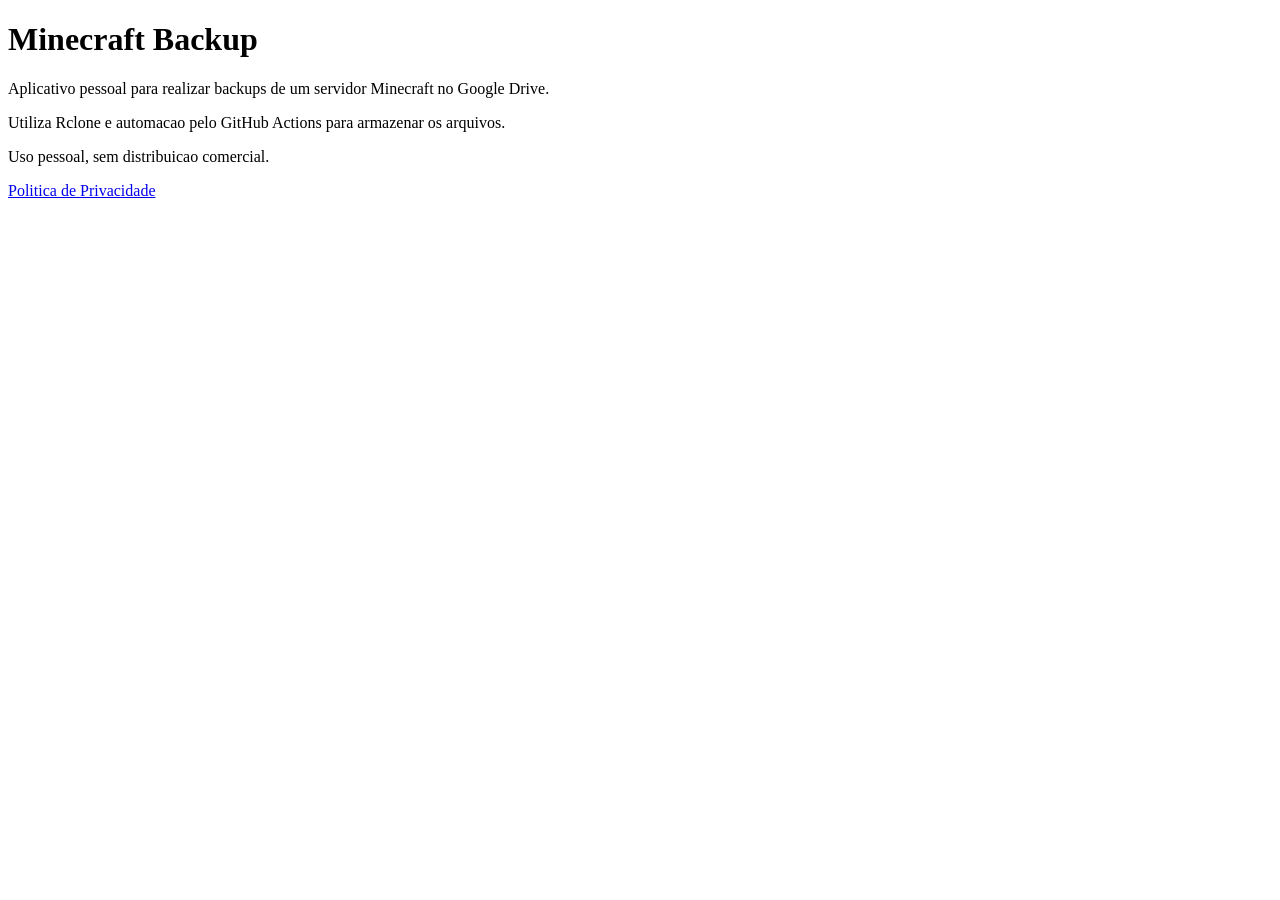
==== index.html @ ed4f2c5b "Create index.html" ====
<!DOCTYPE html>
<html lang="pt-BR">
<head>
  <meta charset="UTF-8">
  <title>Minecraft Backup</title>
</head>
<body>
  <h1>Minecraft Backup</h1>
  <p>Aplicativo pessoal para realizar backups
  de um servidor Minecraft no Google Drive.</p>
  <p>Utiliza Rclone e automacao pelo GitHub
  Actions para armazenar os arquivos.</p>
  <p>Uso pessoal, sem distribuicao comercial.</p>
  <a href="privacy.html">Politica de Privacidade</a>
</body>
</html>
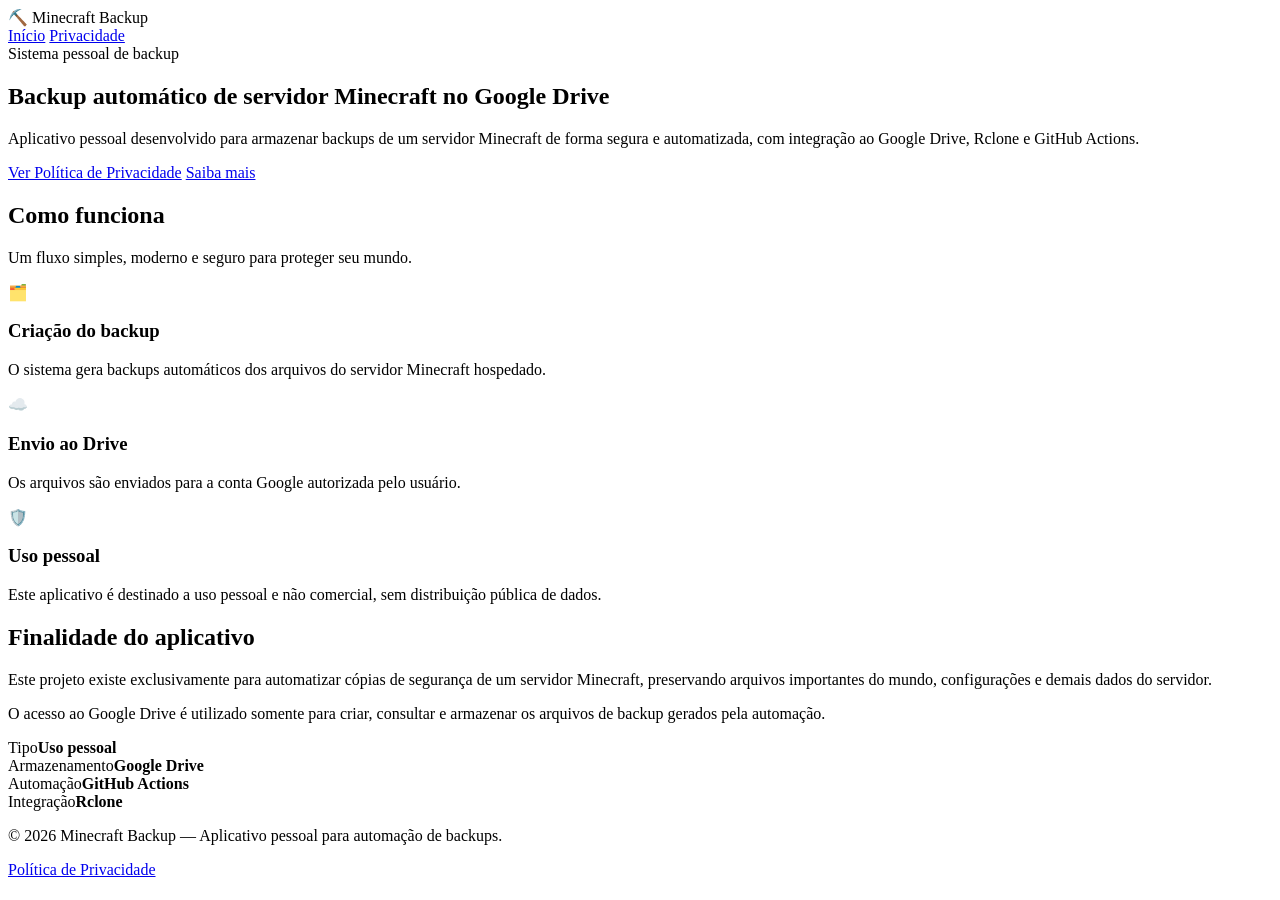
==== commit 74085266: "Update index.html" ====
--- a/index.html
+++ b/index.html
@@ -1,17 +1,114 @@
-
 <!DOCTYPE html>
 <html lang="pt-BR">
 <head>
-  <meta charset="UTF-8">
+  <meta charset="UTF-8" />
+  <meta name="viewport" content="width=device-width, initial-scale=1.0" />
   <title>Minecraft Backup</title>
+  <meta name="description" content="Aplicativo pessoal para backup automático de servidor Minecraft no Google Drive." />
+  <link rel="preconnect" href="https://fonts.googleapis.com">
+  <link rel="preconnect" href="https://fonts.gstatic.com" crossorigin>
+  <link href="https://fonts.googleapis.com/css2?family=Press+Start+2P&family=Inter:wght@400;500;600;700&display=swap" rel="stylesheet">
+  <link rel="stylesheet" href="style.css" />
 </head>
 <body>
-  <h1>Minecraft Backup</h1>
-  <p>Aplicativo pessoal para realizar backups
-  de um servidor Minecraft no Google Drive.</p>
-  <p>Utiliza Rclone e automacao pelo GitHub
-  Actions para armazenar os arquivos.</p>
-  <p>Uso pessoal, sem distribuicao comercial.</p>
-  <a href="privacy.html">Politica de Privacidade</a>
+  <div class="page-bg"></div>
+
+  <header class="topbar">
+    <div class="container topbar-content">
+      <div class="brand">
+        <span class="brand-icon">⛏️</span>
+        <span class="brand-text">Minecraft Backup</span>
+      </div>
+
+      <nav class="nav">
+        <a href="index.html" class="nav-link active">Início</a>
+        <a href="privacy.html" class="nav-link">Privacidade</a>
+      </nav>
+    </div>
+  </header>
+
+  <main>
+    <section class="hero container">
+      <div class="hero-card">
+        <span class="badge">Sistema pessoal de backup</span>
+        <h1>
+          Backup automático de servidor
+          <span>Minecraft no Google Drive</span>
+        </h1>
+        <p class="hero-text">
+          Aplicativo pessoal desenvolvido para armazenar backups de um servidor Minecraft
+          de forma segura e automatizada, com integração ao Google Drive, Rclone e GitHub Actions.
+        </p>
+
+        <div class="hero-actions">
+          <a href="privacy.html" class="btn btn-primary">Ver Política de Privacidade</a>
+          <a href="#sobre" class="btn btn-secondary">Saiba mais</a>
+        </div>
+      </div>
+    </section>
+
+    <section id="sobre" class="container section">
+      <div class="section-title">
+        <h2>Como funciona</h2>
+        <p>Um fluxo simples, moderno e seguro para proteger seu mundo.</p>
+      </div>
+
+      <div class="grid">
+        <article class="card">
+          <div class="card-icon">🗂️</div>
+          <h3>Criação do backup</h3>
+          <p>
+            O sistema gera backups automáticos dos arquivos do servidor Minecraft hospedado.
+          </p>
+        </article>
+
+        <article class="card">
+          <div class="card-icon">☁️</div>
+          <h3>Envio ao Drive</h3>
+          <p>
+            Os arquivos são enviados para a conta Google autorizada pelo usuário.
+          </p>
+        </article>
+
+        <article class="card">
+          <div class="card-icon">🛡️</div>
+          <h3>Uso pessoal</h3>
+          <p>
+            Este aplicativo é destinado a uso pessoal e não comercial, sem distribuição pública de dados.
+          </p>
+        </article>
+      </div>
+    </section>
+
+    <section class="container section">
+      <div class="info-panel">
+        <div class="info-text">
+          <h2>Finalidade do aplicativo</h2>
+          <p>
+            Este projeto existe exclusivamente para automatizar cópias de segurança de um servidor Minecraft,
+            preservando arquivos importantes do mundo, configurações e demais dados do servidor.
+          </p>
+          <p>
+            O acesso ao Google Drive é utilizado somente para criar, consultar e armazenar os arquivos
+            de backup gerados pela automação.
+          </p>
+        </div>
+
+        <div class="status-box">
+          <div class="status-line"><span>Tipo</span><strong>Uso pessoal</strong></div>
+          <div class="status-line"><span>Armazenamento</span><strong>Google Drive</strong></div>
+          <div class="status-line"><span>Automação</span><strong>GitHub Actions</strong></div>
+          <div class="status-line"><span>Integração</span><strong>Rclone</strong></div>
+        </div>
+      </div>
+    </section>
+  </main>
+
+  <footer class="footer">
+    <div class="container footer-content">
+      <p>© 2026 Minecraft Backup — Aplicativo pessoal para automação de backups.</p>
+      <a href="privacy.html">Política de Privacidade</a>
+    </div>
+  </footer>
 </body>
 </html>
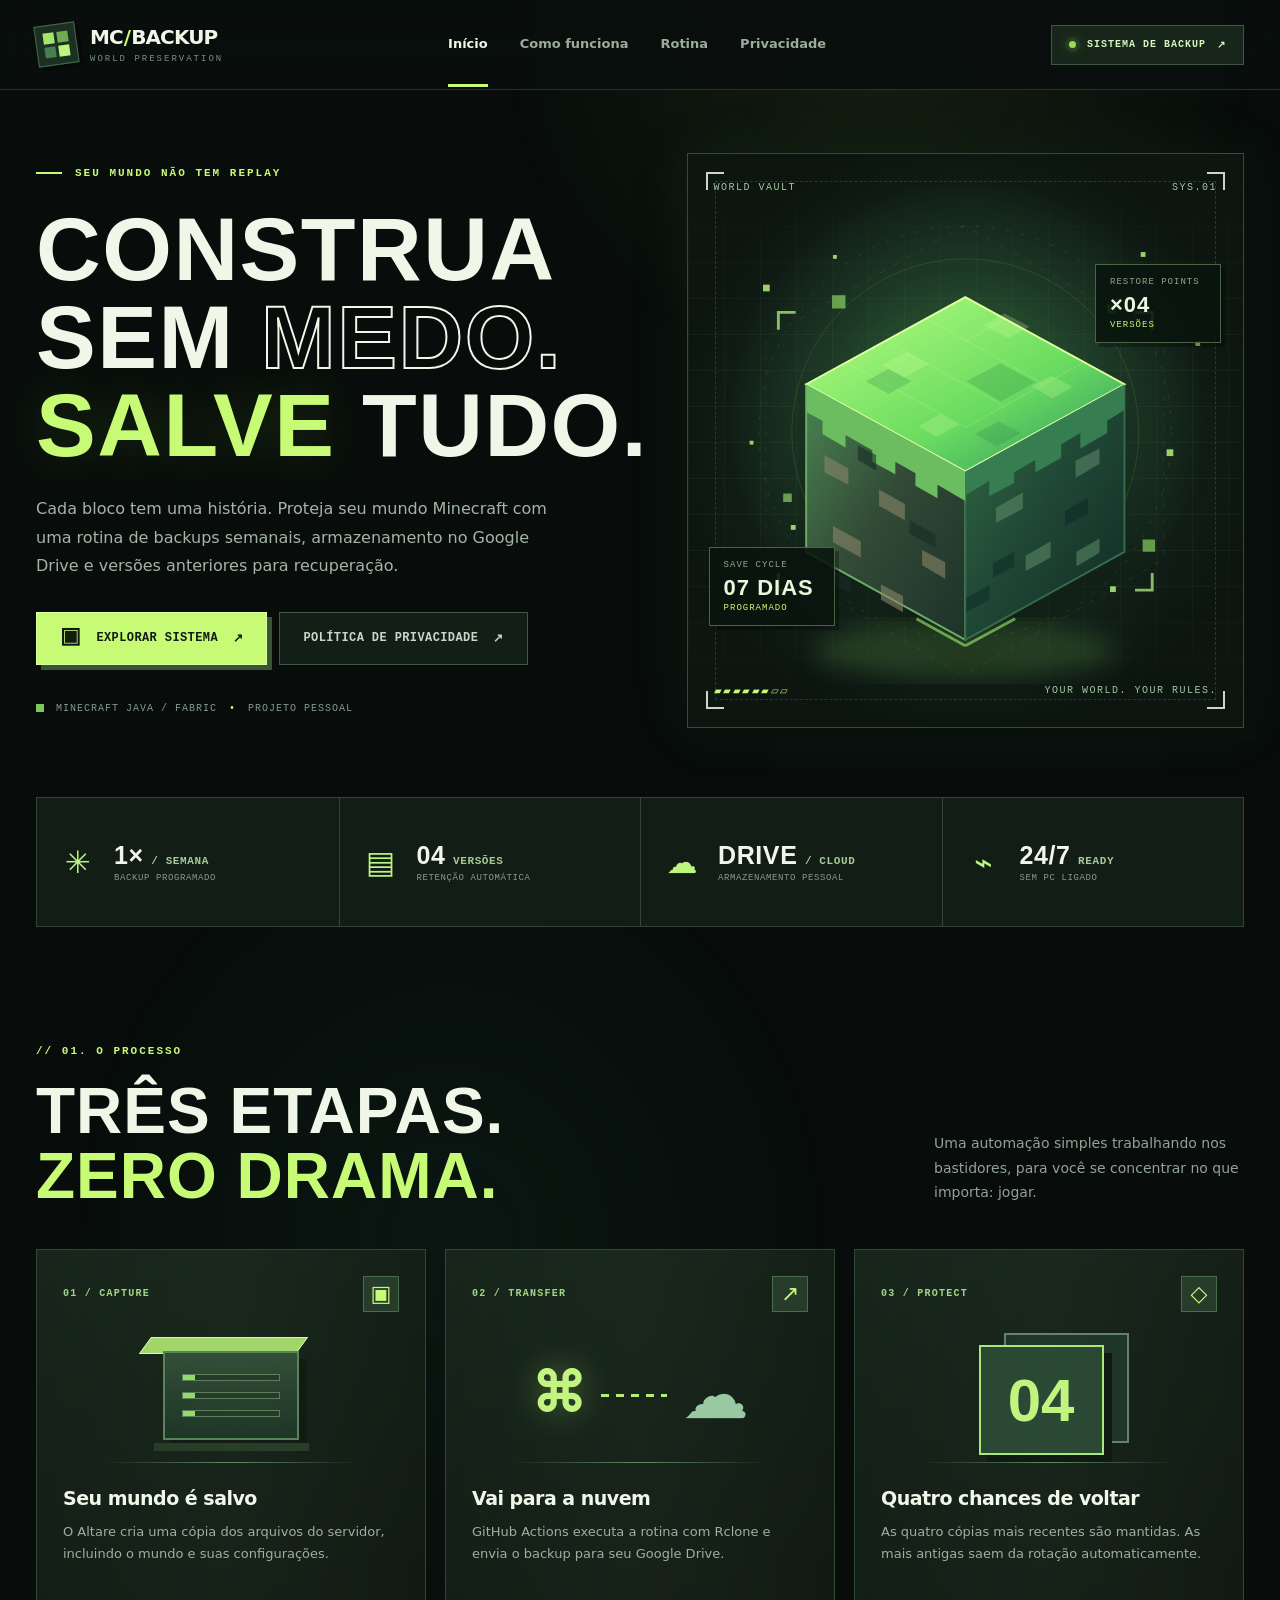
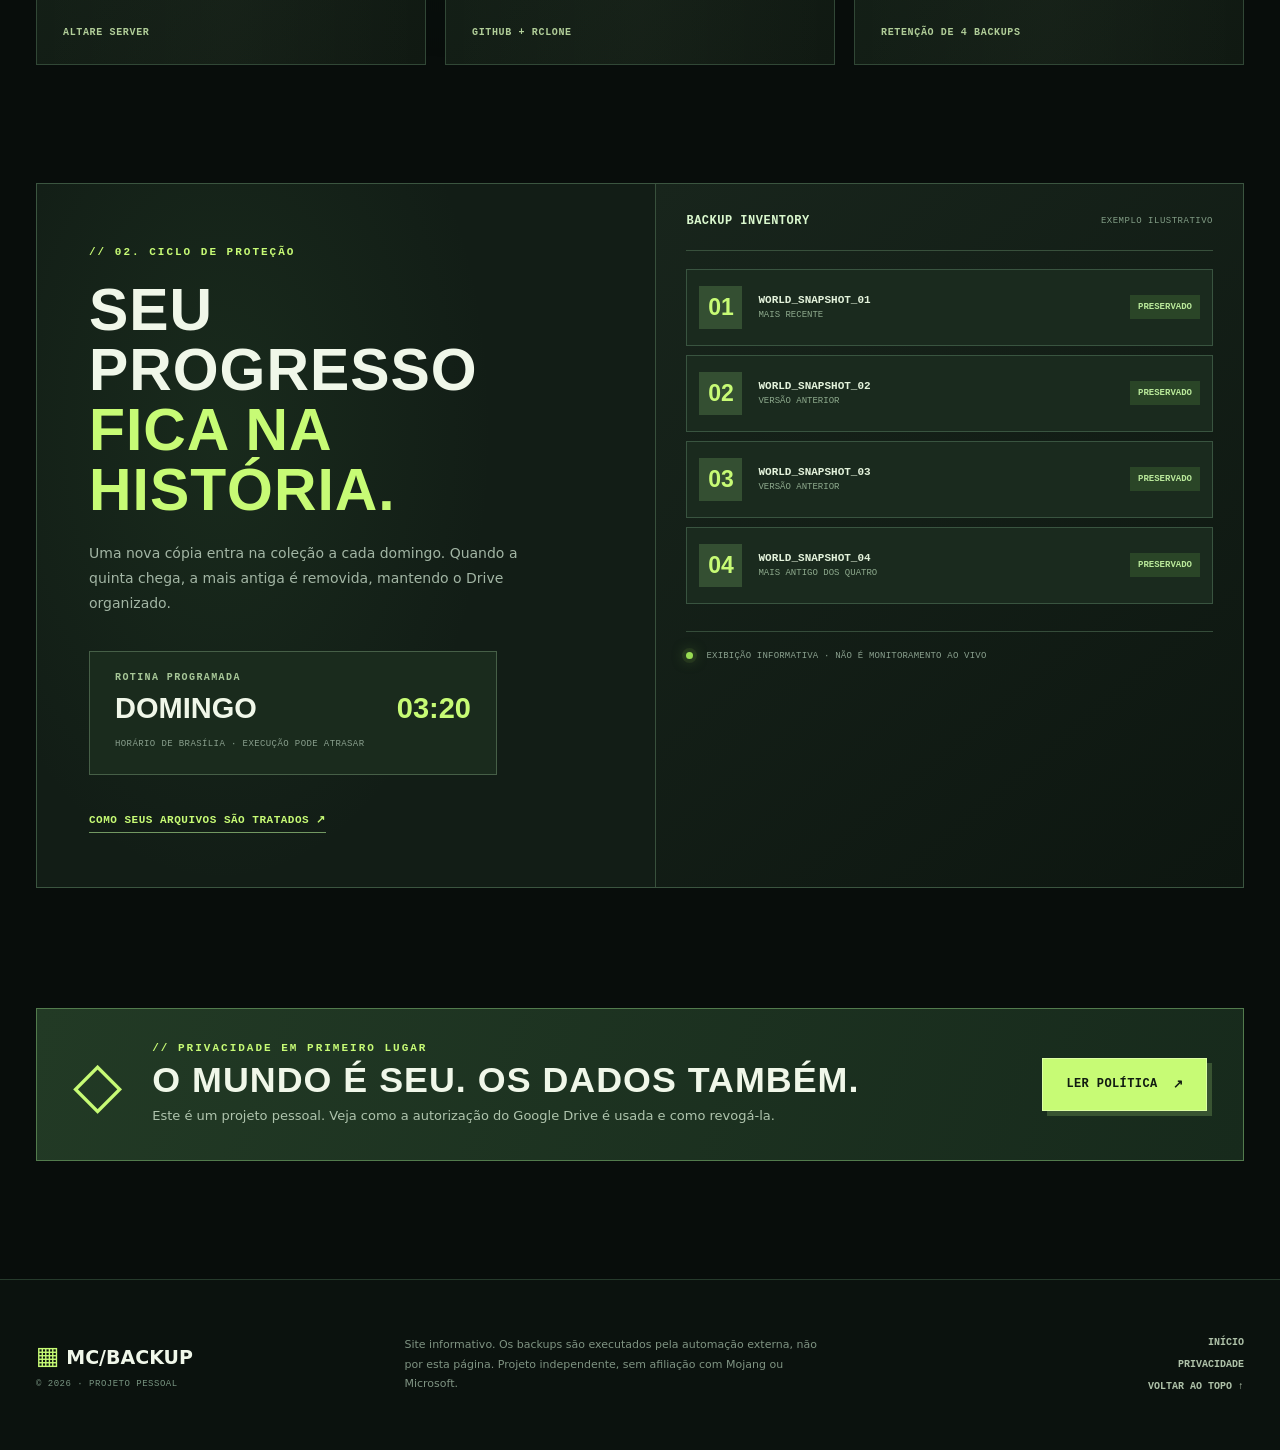
==== commit 425f54c1: "Add files via upload" ====
--- a/index.html
+++ b/index.html
@@ -1,114 +1,109 @@
 <!DOCTYPE html>
 <html lang="pt-BR">
 <head>
-  <meta charset="UTF-8" />
-  <meta name="viewport" content="width=device-width, initial-scale=1.0" />
-  <title>Minecraft Backup</title>
-  <meta name="description" content="Aplicativo pessoal para backup automático de servidor Minecraft no Google Drive." />
-  <link rel="preconnect" href="https://fonts.googleapis.com">
-  <link rel="preconnect" href="https://fonts.gstatic.com" crossorigin>
-  <link href="https://fonts.googleapis.com/css2?family=Press+Start+2P&family=Inter:wght@400;500;600;700&display=swap" rel="stylesheet">
-  <link rel="stylesheet" href="style.css" />
+  <meta charset="UTF-8">
+  <meta name="viewport" content="width=device-width, initial-scale=1">
+  <meta name="theme-color" content="#090e0c">
+  <meta name="description" content="Minecraft Backup: projeto pessoal para preservar mundos Minecraft com backups semanais no Google Drive.">
+  <meta property="og:title" content="Minecraft Backup — Seu mundo, sempre a salvo">
+  <meta property="og:description" content="Backups semanais. Google Drive. Quatro versões preservadas. Um projeto pessoal de automação.">
+  <meta property="og:type" content="website">
+  <title>Minecraft Backup · Seu mundo, sempre a salvo</title>
+  <link rel="icon" href="assets/favicon.svg" type="image/svg+xml">
+  <link rel="stylesheet" href="style.css">
+  <script src="script.js" defer></script>
 </head>
 <body>
-  <div class="page-bg"></div>
+  <a class="skip-link" href="#conteudo">Pular para o conteúdo</a>
+  <div class="ambient ambient-a" aria-hidden="true"></div>
+  <div class="ambient ambient-b" aria-hidden="true"></div>
 
-  <header class="topbar">
-    <div class="container topbar-content">
-      <div class="brand">
-        <span class="brand-icon">⛏️</span>
-        <span class="brand-text">Minecraft Backup</span>
-      </div>
-
-      <nav class="nav">
-        <a href="index.html" class="nav-link active">Início</a>
-        <a href="privacy.html" class="nav-link">Privacidade</a>
+  <header class="site-header">
+    <div class="container nav-wrap">
+      <a class="brand" href="index.html" aria-label="Minecraft Backup, início">
+        <span class="brand-mark" aria-hidden="true"><span></span><span></span><span></span><span></span></span>
+        <span class="brand-copy"><strong>MC<span class="brand-slash">/</span>BACKUP</strong><small>WORLD PRESERVATION</small></span>
+      </a>
+      <button class="menu-toggle" type="button" aria-label="Abrir menu" aria-controls="menu-principal" aria-expanded="false">
+        <span></span><span></span><span></span>
+      </button>
+      <nav class="nav-links" id="menu-principal" aria-label="Navegação principal">
+        <a class="is-current" href="index.html" aria-current="page">Início</a>
+        <a href="#como-funciona">Como funciona</a>
+        <a href="#rotina">Rotina</a>
+        <a href="privacy.html">Privacidade</a>
       </nav>
+      <a class="header-pill" href="#rotina"><span class="status-pulse" aria-hidden="true"></span> SISTEMA DE BACKUP <span aria-hidden="true">↗</span></a>
     </div>
   </header>
 
-  <main>
+  <main id="conteudo">
     <section class="hero container">
-      <div class="hero-card">
-        <span class="badge">Sistema pessoal de backup</span>
-        <h1>
-          Backup automático de servidor
-          <span>Minecraft no Google Drive</span>
-        </h1>
-        <p class="hero-text">
-          Aplicativo pessoal desenvolvido para armazenar backups de um servidor Minecraft
-          de forma segura e automatizada, com integração ao Google Drive, Rclone e GitHub Actions.
-        </p>
+      <div class="hero-copy">
+        <div class="eyebrow"><span class="eyebrow-line"></span> SEU MUNDO NÃO TEM REPLAY</div>
+        <h1>CONSTRUA<br>SEM <span class="accent-outline">MEDO.</span><br><span class="accent-solid">SALVE</span> TUDO.</h1>
+        <p class="hero-lead">Cada bloco tem uma história. Proteja seu mundo Minecraft com uma rotina de backups semanais, armazenamento no Google Drive e versões anteriores para recuperação.</p>
+        <div class="hero-buttons">
+          <a href="#como-funciona" class="btn btn-primary"><span class="btn-glyph" aria-hidden="true">▣</span> EXPLORAR SISTEMA <span aria-hidden="true">↗</span></a>
+          <a href="privacy.html" class="btn btn-ghost">POLÍTICA DE PRIVACIDADE <span aria-hidden="true">↗</span></a>
+        </div>
+        <div class="hero-meta"><span class="meta-square" aria-hidden="true"></span> MINECRAFT JAVA / FABRIC <span class="meta-divider">•</span> PROJETO PESSOAL</div>
+      </div>
 
-        <div class="hero-actions">
-          <a href="privacy.html" class="btn btn-primary">Ver Política de Privacidade</a>
-          <a href="#sobre" class="btn btn-secondary">Saiba mais</a>
+      <div class="hero-visual" aria-label="Ilustração estilizada de um bloco de terra e grama inspirado em mundos de blocos">
+        <div class="visual-grid" aria-hidden="true"></div>
+        <div class="hero-visual-topline"><span>WORLD VAULT</span><span>SYS.01</span></div>
+        <img class="world-core" src="assets/world-core.svg" alt="Bloco de grama flutuando sobre um portal verde luminoso" width="580" height="560">
+        <div class="visual-corner corner-tl" aria-hidden="true"></div><div class="visual-corner corner-tr" aria-hidden="true"></div><div class="visual-corner corner-bl" aria-hidden="true"></div><div class="visual-corner corner-br" aria-hidden="true"></div>
+        <div class="hud hud-left"><span class="hud-label">SAVE CYCLE</span><strong>07 DIAS</strong><small>PROGRAMADO</small></div>
+        <div class="hud hud-right"><span class="hud-label">RESTORE POINTS</span><strong>×04</strong><small>VERSÕES</small></div>
+        <div class="visual-bottomline"><span>▰▰▰▰▰▰▱▱</span><span>YOUR WORLD. YOUR RULES.</span></div>
+      </div>
+    </section>
+
+    <section class="metrics-strip container" aria-label="Resumo do projeto">
+      <div class="metric"><span class="metric-symbol">✳</span><div><strong>1× <em>/ SEMANA</em></strong><span>BACKUP PROGRAMADO</span></div></div>
+      <div class="metric"><span class="metric-symbol">▤</span><div><strong>04 <em>VERSÕES</em></strong><span>RETENÇÃO AUTOMÁTICA</span></div></div>
+      <div class="metric"><span class="metric-symbol">☁</span><div><strong>DRIVE <em>/ CLOUD</em></strong><span>ARMAZENAMENTO PESSOAL</span></div></div>
+      <div class="metric"><span class="metric-symbol">⌁</span><div><strong>24/7 <em>READY</em></strong><span>SEM PC LIGADO</span></div></div>
+    </section>
+
+    <section id="como-funciona" class="section container">
+      <div class="section-heading reveal">
+        <div><div class="section-eyebrow">// 01. O PROCESSO</div><h2>TRÊS ETAPAS.<br><span>ZERO DRAMA.</span></h2></div>
+        <p>Uma automação simples trabalhando nos bastidores, para você se concentrar no que importa: jogar.</p>
+      </div>
+      <div class="steps-grid">
+        <article class="step-card reveal"><div class="step-top"><span class="step-no">01 / CAPTURE</span><span class="step-icon icon-save" aria-hidden="true">▣</span></div><div class="step-art art-server" aria-hidden="true"><span class="server-roof"></span><span class="server-main"><i></i><i></i><i></i></span><span class="server-base"></span></div><h3>Seu mundo é salvo</h3><p>O Altare cria uma cópia dos arquivos do servidor, incluindo o mundo e suas configurações.</p><span class="card-tag">ALTARE SERVER</span></article>
+        <article class="step-card reveal"><div class="step-top"><span class="step-no">02 / TRANSFER</span><span class="step-icon icon-cycle" aria-hidden="true">↗</span></div><div class="step-art art-transfer" aria-hidden="true"><span class="transfer-box">⌘</span><span class="transfer-beam"></span><span class="transfer-cloud">☁</span></div><h3>Vai para a nuvem</h3><p>GitHub Actions executa a rotina com Rclone e envia o backup para seu Google Drive.</p><span class="card-tag">GITHUB + RCLONE</span></article>
+        <article class="step-card reveal"><div class="step-top"><span class="step-no">03 / PROTECT</span><span class="step-icon icon-lock" aria-hidden="true">◇</span></div><div class="step-art art-vault" aria-hidden="true"><span class="vault-back"></span><span class="vault-front"><b>04</b></span></div><h3>Quatro chances de voltar</h3><p>As quatro cópias mais recentes são mantidas. As mais antigas saem da rotação automaticamente.</p><span class="card-tag">RETENÇÃO DE 4 BACKUPS</span></article>
+      </div>
+    </section>
+
+    <section class="feature-section container" id="rotina">
+      <div class="feature-panel reveal">
+        <div class="feature-left">
+          <div class="section-eyebrow">// 02. CICLO DE PROTEÇÃO</div>
+          <h2>SEU PROGRESSO<br><span>FICA NA HISTÓRIA.</span></h2>
+          <p>Uma nova cópia entra na coleção a cada domingo. Quando a quinta chega, a mais antiga é removida, mantendo o Drive organizado.</p>
+          <div class="schedule"><span class="schedule-label">ROTINA PROGRAMADA</span><strong>DOMINGO <span>03:20</span></strong><small>HORÁRIO DE BRASÍLIA · EXECUÇÃO PODE ATRASAR</small></div>
+          <a href="privacy.html" class="text-link">COMO SEUS ARQUIVOS SÃO TRATADOS <span aria-hidden="true">↗</span></a>
+        </div>
+        <div class="vault-preview" aria-label="Exemplo ilustrativo de quatro cópias mantidas">
+          <div class="vault-top"><span>BACKUP INVENTORY</span><span class="vault-caption">EXEMPLO ILUSTRATIVO</span></div>
+          <div class="vault-list"><div class="vault-item"><span class="slot-id">01</span><div><strong>WORLD_SNAPSHOT_01</strong><small>MAIS RECENTE</small></div><span class="slot-indicator">PRESERVADO</span></div><div class="vault-item"><span class="slot-id">02</span><div><strong>WORLD_SNAPSHOT_02</strong><small>VERSÃO ANTERIOR</small></div><span class="slot-indicator">PRESERVADO</span></div><div class="vault-item"><span class="slot-id">03</span><div><strong>WORLD_SNAPSHOT_03</strong><small>VERSÃO ANTERIOR</small></div><span class="slot-indicator">PRESERVADO</span></div><div class="vault-item"><span class="slot-id">04</span><div><strong>WORLD_SNAPSHOT_04</strong><small>MAIS ANTIGO DOS QUATRO</small></div><span class="slot-indicator">PRESERVADO</span></div></div>
+          <div class="vault-note"><span class="status-pulse" aria-hidden="true"></span> EXIBIÇÃO INFORMATIVA · NÃO É MONITORAMENTO AO VIVO</div>
         </div>
       </div>
     </section>
 
-    <section id="sobre" class="container section">
-      <div class="section-title">
-        <h2>Como funciona</h2>
-        <p>Um fluxo simples, moderno e seguro para proteger seu mundo.</p>
-      </div>
-
-      <div class="grid">
-        <article class="card">
-          <div class="card-icon">🗂️</div>
-          <h3>Criação do backup</h3>
-          <p>
-            O sistema gera backups automáticos dos arquivos do servidor Minecraft hospedado.
-          </p>
-        </article>
-
-        <article class="card">
-          <div class="card-icon">☁️</div>
-          <h3>Envio ao Drive</h3>
-          <p>
-            Os arquivos são enviados para a conta Google autorizada pelo usuário.
-          </p>
-        </article>
-
-        <article class="card">
-          <div class="card-icon">🛡️</div>
-          <h3>Uso pessoal</h3>
-          <p>
-            Este aplicativo é destinado a uso pessoal e não comercial, sem distribuição pública de dados.
-          </p>
-        </article>
-      </div>
-    </section>
-
-    <section class="container section">
-      <div class="info-panel">
-        <div class="info-text">
-          <h2>Finalidade do aplicativo</h2>
-          <p>
-            Este projeto existe exclusivamente para automatizar cópias de segurança de um servidor Minecraft,
-            preservando arquivos importantes do mundo, configurações e demais dados do servidor.
-          </p>
-          <p>
-            O acesso ao Google Drive é utilizado somente para criar, consultar e armazenar os arquivos
-            de backup gerados pela automação.
-          </p>
-        </div>
-
-        <div class="status-box">
-          <div class="status-line"><span>Tipo</span><strong>Uso pessoal</strong></div>
-          <div class="status-line"><span>Armazenamento</span><strong>Google Drive</strong></div>
-          <div class="status-line"><span>Automação</span><strong>GitHub Actions</strong></div>
-          <div class="status-line"><span>Integração</span><strong>Rclone</strong></div>
-        </div>
-      </div>
+    <section class="privacy-banner container reveal">
+      <div class="privacy-banner-icon" aria-hidden="true">◇</div>
+      <div><div class="section-eyebrow">// PRIVACIDADE EM PRIMEIRO LUGAR</div><h2>O MUNDO É SEU. OS DADOS TAMBÉM.</h2><p>Este é um projeto pessoal. Veja como a autorização do Google Drive é usada e como revogá-la.</p></div>
+      <a href="privacy.html" class="btn btn-primary">LER POLÍTICA <span aria-hidden="true">↗</span></a>
     </section>
   </main>
 
-  <footer class="footer">
-    <div class="container footer-content">
-      <p>© 2026 Minecraft Backup — Aplicativo pessoal para automação de backups.</p>
-      <a href="privacy.html">Política de Privacidade</a>
-    </div>
-  </footer>
+  <footer class="site-footer"><div class="container footer-grid"><div class="footer-brand"><span class="footer-mark">▦</span> MC/BACKUP <small>© 2026 · PROJETO PESSOAL</small></div><p>Site informativo. Os backups são executados pela automação externa, não por esta página. Projeto independente, sem afiliação com Mojang ou Microsoft.</p><div class="footer-links"><a href="index.html">INÍCIO</a><a href="privacy.html">PRIVACIDADE</a><a href="#conteudo">VOLTAR AO TOPO ↑</a></div></div></footer>
 </body>
 </html>
--- a/style.css
+++ b/style.css
@@ -0,0 +1,24 @@
+/* MINECRAFT BACKUP — Premium Gamer / GitHub Pages, sem dependências externas */
+:root{color-scheme:dark;--bg:#080d0b;--panel:#111a15;--panel2:#142019;--text:#f0f7e9;--muted:#92a295;--line:#304236;--lime:#c7fb75;--lime2:#99dc53;--teal:#67d2ad;--orange:#faab6c;--mono:'Consolas','Liberation Mono',monospace;--heading:Impact,'Arial Narrow','Arial Black',sans-serif;--body:Inter,system-ui,-apple-system,'Segoe UI',Arial,sans-serif}
+*{box-sizing:border-box}html{scroll-behavior:smooth;scroll-padding-top:95px}body{margin:0;min-width:320px;background:var(--bg);color:var(--text);font-family:var(--body);line-height:1.55;overflow-x:hidden}a{color:inherit;text-decoration:none}button{font:inherit}::selection{background:var(--lime);color:#101810}img{max-width:100%;display:block}a:focus-visible,button:focus-visible{outline:2px solid var(--lime);outline-offset:5px}.container{width:min(1260px,calc(100% - 72px));margin-inline:auto}.skip-link{position:absolute;top:-70px;left:12px;z-index:100;padding:10px 16px;background:var(--lime);color:#07120d}.skip-link:focus{top:10px}.ambient{position:absolute;z-index:-1;pointer-events:none;filter:blur(12px);border-radius:50%}.ambient-a{width:800px;height:700px;top:-290px;right:0;max-width:100%;background:radial-gradient(ellipse,rgba(94,143,53,.13),transparent 66%)}.ambient-b{width:900px;height:1000px;top:740px;left:0;max-width:100%;background:radial-gradient(ellipse,rgba(32,119,80,.095),transparent 60%)}
+/* header */
+.site-header{height:90px;background:rgba(9,15,12,.92);border-bottom:1px solid #24352a;position:relative;z-index:20;backdrop-filter:blur(20px)}.nav-wrap{height:100%;display:flex;gap:28px;align-items:center;justify-content:space-between}.brand{display:inline-flex;align-items:center;gap:13px;flex:none}.brand-mark{width:41px;height:41px;background:#1b3023;border:1px solid #41674a;display:grid;grid-template-columns:repeat(2,1fr);grid-template-rows:repeat(2,1fr);gap:3px;padding:7px;transform:rotate(-8deg);box-shadow:4px 4px 0 #060907}.brand-mark span{background:#a3e66b}.brand-mark span:nth-child(2){background:#71ac51}.brand-mark span:nth-child(3){background:#457f50}.brand-mark span:nth-child(4){background:#bcf67d}.brand-copy{display:flex;flex-direction:column;line-height:1.1}.brand-copy strong{font-size:20px;font-weight:900;letter-spacing:-.9px}.brand-slash{color:var(--lime);padding:0 1px}.brand-copy small{font:9px var(--mono);letter-spacing:2px;color:#79917d;margin-top:6px}.nav-links{display:flex;align-items:center;gap:32px;font-size:13px;font-weight:700;color:#9bab9c}.nav-links a{position:relative;padding:32px 0;transition:color .18s}.nav-links a:hover,.nav-links a.is-current{color:#edf9ea}.nav-links a.is-current:after{content:"";position:absolute;bottom:0;left:0;right:0;height:3px;background:var(--lime)}.header-pill{display:inline-flex;align-items:center;gap:11px;border:1px solid #405643;background:#17251a;padding:13px 17px;font:700 10px var(--mono);letter-spacing:1px;color:#d4f8b9;white-space:nowrap;transition:border-color .2s}.header-pill:hover{border-color:var(--lime)}.status-pulse{width:7px;height:7px;background:var(--lime2);border-radius:50%;display:inline-block;box-shadow:0 0 0 4px rgba(153,220,83,.09),0 0 14px rgba(153,220,83,.55)}.menu-toggle{display:none;border:1px solid var(--line);background:#17221b;width:45px;height:43px;padding:12px;cursor:pointer}.menu-toggle span{display:block;width:100%;height:2px;margin:4px 0;background:var(--text)}
+/* hero */
+.hero{min-height:690px;display:grid;grid-template-columns:minmax(0,1.06fr) minmax(0,.94fr);align-items:center;gap:22px;padding-top:63px;padding-bottom:69px}.hero-copy{z-index:2;position:relative}.eyebrow,.section-eyebrow{font:700 11px var(--mono);letter-spacing:2px;color:var(--lime);display:flex;align-items:center;gap:13px}.eyebrow-line{display:inline-block;width:26px;height:2px;background:var(--lime)}h1,h2,h3,p{margin-top:0}.hero h1{margin:27px 0 20px;font-family:var(--heading);font-stretch:condensed;font-size:clamp(66px,7vw,112px);font-weight:900;line-height:.98;letter-spacing:1.5px;text-transform:uppercase;white-space:nowrap}.accent-solid{color:var(--lime);text-shadow:0 0 45px rgba(169,252,89,.15)}.accent-outline{-webkit-text-stroke:2px var(--text);color:transparent}.hero-lead{max-width:530px;color:#a4b4a7;font-size:16px;line-height:1.78;margin:26px 0 31px}.hero-buttons{display:flex;align-items:center;gap:12px;flex-wrap:wrap}.btn{min-height:53px;display:inline-flex;gap:15px;align-items:center;justify-content:center;padding:0 23px;font:800 12px var(--mono);letter-spacing:.4px;white-space:nowrap;transition:transform .2s,background .2s,border-color .2s}.btn:hover{transform:translateY(-3px)}.btn-primary{background:var(--lime);border:1px solid #ddffa4;box-shadow:5px 5px 0 #395432;color:#111b11}.btn-primary:hover{background:#ddff9c}.btn-ghost{border:1px solid #435748;color:#c9d6c7;background:#131e17}.btn-ghost:hover{border-color:var(--lime);background:#1c2b20}.btn-glyph{font-size:22px;line-height:1}.hero-meta{margin-top:38px;display:flex;gap:12px;align-items:center;color:#84998a;font:10px var(--mono);letter-spacing:1px}.meta-square{width:8px;height:8px;background:#79c858}.meta-divider{color:var(--lime)}
+.hero-visual{height:575px;position:relative;border:1px solid #334b38;background:radial-gradient(ellipse at 50% 50%,#23432e 0%,#16261d 43%,#0c1510 75%);overflow:hidden;box-shadow:12px 12px 0 #08100b,0 0 55px rgba(41,102,62,.13)}.visual-grid{position:absolute;inset:0;background-image:linear-gradient(rgba(193,249,136,.047) 1px,transparent 1px),linear-gradient(90deg,rgba(193,249,136,.047) 1px,transparent 1px);background-size:36px 36px;mask-image:linear-gradient(to bottom,transparent 0%,black 30%,black 70%,transparent 100%)}.hero-visual:before{content:"";position:absolute;inset:27px;border:1px dashed #405a44;opacity:.52}.hero-visual-topline,.visual-bottomline{position:absolute;left:26px;right:26px;display:flex;justify-content:space-between;color:#a0c7a0;z-index:2;font:10px var(--mono);letter-spacing:1.5px}.hero-visual-topline{top:28px}.visual-bottomline{bottom:30px}.visual-bottomline span:first-child{color:var(--lime)}.world-core{position:absolute;width:min(100%,570px);left:50%;top:49%;transform:translate(-50%,-50%);filter:drop-shadow(0 22px 16px rgba(0,0,0,.4));animation:float-core 6.5s ease-in-out infinite}.visual-corner{width:18px;height:18px;position:absolute;border-color:#9df564;z-index:2;opacity:.85}.corner-tl{left:18px;top:18px;border-left:2px solid;border-top:2px solid}.corner-tr{right:18px;top:18px;border-right:2px solid;border-top:2px solid}.corner-bl{left:18px;bottom:18px;border-left:2px solid;border-bottom:2px solid}.corner-br{right:18px;bottom:18px;border-right:2px solid;border-bottom:2px solid}.hud{position:absolute;z-index:4;background:rgba(9,20,13,.88);border:1px solid #496445;padding:12px 14px;box-shadow:4px 4px 0 rgba(0,0,0,.3);display:flex;flex-direction:column;min-width:126px}.hud-left{left:21px;bottom:101px}.hud-right{right:22px;top:110px}.hud-label{color:#8caa8b;font:9px var(--mono);letter-spacing:1px}.hud strong{font:800 22px var(--heading);letter-spacing:1px;color:#e7f9dd;margin-top:5px}.hud small{font:9px var(--mono);letter-spacing:1px;color:var(--lime);margin-top:2px}@keyframes float-core{0%,100%{transform:translate(-50%,-49%)}50%{transform:translate(-50%,-52%)}}
+/* metrics */
+.metrics-strip{display:grid;grid-template-columns:repeat(4,1fr);border:1px solid #314638;background:#121d16;margin-bottom:118px}.metric{min-height:128px;display:flex;align-items:center;gap:18px;padding:23px 23px}.metric+.metric{border-left:1px solid #314638}.metric-symbol{font-size:31px;color:#bcf57f;font-weight:400;line-height:1;min-width:36px;text-align:center}.metric div{display:flex;flex-direction:column;gap:3px}.metric strong{font:800 25px var(--heading);letter-spacing:.6px;white-space:nowrap}.metric strong em{font-style:normal;color:#a8ca9a;font:700 11px var(--mono)}.metric div>span{font:9px var(--mono);color:#879d8b;letter-spacing:.6px;white-space:nowrap}
+/* steps */
+.section{padding-bottom:118px}.section-heading{display:flex;justify-content:space-between;align-items:end;margin-bottom:39px;gap:30px}.section-heading h2,.feature-left h2,.privacy-banner h2{font:800 clamp(42px,5vw,70px)/1.02 var(--heading);letter-spacing:1px;text-transform:uppercase;margin:22px 0 0}.section-heading h2 span,.feature-left h2 span{color:var(--lime)}.section-heading>p{color:var(--muted);max-width:310px;font-size:14px;line-height:1.75;margin:0 0 5px}.steps-grid{display:grid;grid-template-columns:repeat(3,1fr);gap:19px}.step-card{min-height:416px;padding:26px;display:flex;flex-direction:column;background:linear-gradient(145deg,#17251b,#101912);border:1px solid #314736;position:relative;overflow:hidden;transition:transform .22s,border-color .22s}.step-card:hover{transform:translateY(-6px);border-color:#729862}.step-card:after{content:"";position:absolute;inset:0;background:linear-gradient(90deg,transparent 0%,rgba(215,255,190,.025) 50%,transparent 100%);pointer-events:none}.step-top{display:flex;justify-content:space-between;align-items:center}.step-no,.card-tag{font:700 10px var(--mono);letter-spacing:1.25px;color:#a0d787}.step-icon{width:36px;height:36px;border:1px solid #486c4a;background:#263b2a;display:grid;place-items:center;font-size:22px;color:var(--lime)}.step-art{height:155px;margin:6px 0 11px;position:relative;display:flex;align-items:center;justify-content:center;overflow:hidden}.step-art:after{position:absolute;content:"";bottom:10px;left:12%;right:12%;height:1px;background:linear-gradient(90deg,transparent,#5d8a62,transparent)}.server-main{width:136px;height:89px;background:linear-gradient(#304b36,#1b3224);border:2px solid #548356;box-shadow:8px 8px 0 #101710;position:relative;display:flex;flex-direction:column;justify-content:space-evenly;padding:10px 17px}.server-main i{height:7px;background:linear-gradient(90deg,#92db65 0 12%,#223626 12% 100%);border:1px solid #587c56}.server-roof{height:17px;width:157px;position:absolute;top:19px;left:calc(50% - 86px);background:#a1d46a;transform:skewX(-36deg);border:1px solid #d4fbaa}.server-base{position:absolute;width:155px;height:8px;top:125px;background:#243a27}.transfer-box{font:800 55px var(--mono);color:#c2f47f;text-shadow:0 0 33px rgba(189,252,126,.34)}.transfer-beam{height:3px;width:66px;background:repeating-linear-gradient(90deg,#b1ed72 0 8px,transparent 8px 15px);margin:0 15px}.transfer-cloud{font-size:67px;color:#97c8a2;line-height:1}.vault-back{width:125px;height:110px;position:absolute;background:#1d3225;border:2px solid #638065;transform:translate(17px,-7px)}.vault-front{display:grid;place-items:center;width:125px;height:110px;background:#274531;border:2px solid #a9e875;box-shadow:8px 8px 0 #0c160f;position:relative;transform:translate(-8px,5px)}.vault-front b{font:800 60px var(--heading);color:#c1f47e}.step-card h3{font-weight:800;font-size:19px;letter-spacing:-.5px;margin-bottom:8px}.step-card p{color:#9eae9f;font-size:13px;line-height:1.7;margin:0 0 19px;max-width:340px}.card-tag{margin-top:auto;letter-spacing:.65px;color:#b0cd98}
+/* featured vault */
+.feature-section{padding-bottom:120px}.feature-panel{display:grid;grid-template-columns:1fr .95fr;background:#121d16;border:1px solid #3b5540;position:relative;overflow:hidden}.feature-panel:before{content:"";position:absolute;top:0;bottom:0;left:0;width:38%;background:radial-gradient(ellipse at 40% 35%,rgba(68,125,68,.14),transparent 70%);pointer-events:none}.feature-left{padding:62px 52px 56px;position:relative}.feature-left h2{font-size:clamp(45px,4.6vw,67px);margin-bottom:21px}.feature-left p{max-width:445px;color:#a2b5a4;font-size:14px;line-height:1.8}.schedule{margin:35px 0 31px;border:1px solid #465f47;background:#1a2b1d;padding:20px 25px;max-width:408px}.schedule-label{display:block;color:#a7c798;font:700 10px var(--mono);letter-spacing:1.4px}.schedule strong{display:flex;justify-content:space-between;align-items:baseline;gap:16px;font:800 29px var(--heading);margin:9px 0 4px}.schedule strong span{color:var(--lime)}.schedule small{font:9px var(--mono);letter-spacing:.4px;color:#899f8d}.text-link{color:var(--lime);font:700 11px var(--mono);letter-spacing:.5px;border-bottom:1px solid #729862;padding-bottom:6px}.text-link:hover{color:#e2ffbc}.vault-preview{padding:30px;align-self:stretch;min-width:0;background:linear-gradient(140deg,#18251c,#0d1610);border-left:1px solid #38503c}.vault-top{display:flex;justify-content:space-between;gap:12px;align-items:center;border-bottom:1px solid #38503c;padding-bottom:22px;font:700 12px var(--mono);letter-spacing:.5px;color:#d9f7cd}.vault-caption{font:9px var(--mono);color:#829d86;white-space:nowrap}.vault-list{padding:18px 0}.vault-item{display:flex;align-items:center;gap:16px;padding:16px 12px;margin-bottom:9px;background:#1a2a1e;border:1px solid #395440}.slot-id{width:43px;height:43px;display:grid;place-items:center;background:#344f32;color:var(--lime);font:800 23px var(--heading)}.vault-item>div{display:flex;flex-direction:column;gap:4px;min-width:0}.vault-item>div strong{font:700 11px var(--mono);color:#e4f3dc;overflow-wrap:anywhere}.vault-item>div small{font:9px var(--mono);color:#8eaa8d}.slot-indicator{margin-left:auto;background:#2a4527;padding:7px 8px;color:#b9e89a;font:700 9px var(--mono);white-space:nowrap}.vault-note{border-top:1px solid #354c3a;padding-top:19px;display:flex;align-items:center;gap:13px;color:#8aa08e;font:9px var(--mono);letter-spacing:.2px}
+/* footer CTA */
+.privacy-banner{display:flex;align-items:center;gap:30px;background:linear-gradient(110deg,#223a25,#172a1c);border:1px solid #527b4d;padding:33px 36px;margin-bottom:118px;position:relative}.privacy-banner-icon{font-size:64px;color:#c7fb75;line-height:1;flex:none}.privacy-banner h2{font-size:clamp(25px,2.8vw,40px);margin:8px 0 8px}.privacy-banner p{font-size:13px;color:#afc4ad;margin:0}.privacy-banner .btn{margin-left:auto;flex:none}.site-footer{background:#0b120e;border-top:1px solid #263a2c}.footer-grid{min-height:170px;display:grid;grid-template-columns:1fr 1.4fr 1fr;align-items:center;gap:32px}.footer-brand{font:800 19px var(--body);white-space:nowrap}.footer-mark{color:var(--lime);font-size:25px}.footer-brand small{display:block;font:9px var(--mono);color:#789481;letter-spacing:.5px;margin-top:9px}.footer-grid p{max-width:430px;color:#7f9382;font-size:11px;line-height:1.8;margin:0}.footer-links{display:flex;flex-direction:column;align-items:flex-end;gap:11px}.footer-links a{font:700 10px var(--mono);color:#afc2a9}.footer-links a:hover{color:var(--lime)}
+/* privacy page */
+.privacy-layout{padding-top:79px;padding-bottom:125px}.privacy-header{padding-bottom:54px;border-bottom:1px solid #374c39}.privacy-header h1{font:800 clamp(65px,8vw,120px)/.98 var(--heading);letter-spacing:2px;margin:24px 0}.privacy-header h1 span{color:var(--lime)}.privacy-header p{font-size:17px;color:#a6b9a7;margin:0 0 25px}.privacy-header-meta{display:flex;gap:13px;flex-wrap:wrap}.privacy-header-meta span{font:10px var(--mono);background:#17251b;border:1px solid #35513a;color:#aaceac;padding:9px 11px}.privacy-columns{display:grid;grid-template-columns:280px minmax(0,1fr);gap:35px;padding-top:44px}.privacy-aside{position:sticky;top:29px;align-self:start;display:flex;flex-direction:column;gap:0;border:1px solid #314737;background:#121e16;padding:23px}.privacy-aside>span{font:700 10px var(--mono);letter-spacing:1.4px;color:var(--lime);margin-bottom:20px}.privacy-aside>a{padding:13px 0;color:#a5b8a4;border-top:1px solid #283c2e;font-size:12px}.privacy-aside>a:hover{color:var(--lime)}.policy-card{padding:44px 53px;background:#131d17;border:1px solid #334a39;min-width:0}.policy-alert{display:flex;gap:20px;background:#223725;border-left:3px solid var(--lime);padding:23px;margin-bottom:42px}.policy-alert-icon{color:var(--lime);font-size:27px}.policy-alert p{margin:0;color:#bad0b7;font-size:13px;line-height:1.8}.policy-alert strong{color:#eff9e7}.policy-section{border-top:1px solid #344638;padding:32px 0 28px;scroll-margin-top:28px}.policy-number{font:700 10px var(--mono);letter-spacing:1.2px;color:var(--lime);margin-bottom:13px}.policy-section h2{font:800 30px/1.1 var(--heading);letter-spacing:.4px;margin-bottom:19px}.policy-section p{color:#abbeaa;font-size:14px;line-height:1.85;margin-bottom:14px}.policy-section strong{color:#e9f4df}.inline-link{display:inline-flex;margin-top:9px;color:var(--lime);font:700 11px var(--mono);border-bottom:1px solid #6c9c55;padding-bottom:6px}.inline-link:hover{color:white}.policy-end{display:flex;justify-content:space-between;align-items:center;gap:25px;padding-top:30px;border-top:1px solid #344638}.policy-end>span{font:10px var(--mono);color:#718d73}
+/* progressive reveal (visible before JS) */
+.reveal{opacity:1;transform:none}@media(prefers-reduced-motion:no-preference){html.js .reveal:not(.is-visible){opacity:0;transform:translateY(23px)}.reveal{transition:opacity .55s ease,transform .55s ease}.reveal.is-visible{opacity:1;transform:none}}
+@media(max-width:1170px){.header-pill{display:none}.hero{gap:15px}.hero h1{font-size:clamp(62px,7.4vw,94px)}.metric{padding:19px 15px;gap:9px}.metric strong{font-size:23px}.metric div>span{font-size:8px}.feature-left{padding:50px 32px}.vault-preview{padding:25px}.slot-indicator{font-size:8px}}
+@media(max-width:930px){.container{width:min(100% - 42px,850px)}.hero{grid-template-columns:minmax(0,1fr);padding-top:54px;gap:35px}.hero h1{font-size:clamp(66px,11vw,100px)}.hero-lead{max-width:700px}.hero-visual{height:500px;max-width:720px;width:100%;margin:auto}.world-core{width:min(90%,530px)}.metrics-strip{grid-template-columns:repeat(2,1fr);margin-bottom:85px}.metric:nth-child(3){border-left:0;border-top:1px solid #314638}.metric:nth-child(4){border-top:1px solid #314638}.section{padding-bottom:88px}.steps-grid{gap:11px}.step-card{padding:19px}.step-card h3{font-size:17px}.feature-panel{grid-template-columns:1fr}.feature-left{padding:50px 38px 30px}.feature-left h2{font-size:57px}.vault-preview{border-left:0;border-top:1px solid #38503c}.privacy-banner{margin-bottom:85px}.privacy-banner-icon{display:none}.footer-grid{grid-template-columns:1fr 1.1fr}.footer-links{grid-column:1/-1;flex-direction:row;justify-content:flex-start;padding-bottom:20px}.privacy-columns{grid-template-columns:1fr}.privacy-aside{position:static;display:flex;flex-direction:row;flex-wrap:wrap;gap:8px;padding:17px}.privacy-aside>span{width:100%;margin-bottom:4px}.privacy-aside>a{border:1px solid #324735;padding:9px;font-size:11px}.policy-card{padding:40px}}
+@media(max-width:650px){.container{width:calc(100% - 34px)}.site-header{height:75px}.brand-copy strong{font-size:18px}.brand-copy small{font-size:8px;letter-spacing:1px}.brand-mark{width:37px;height:37px}.menu-toggle{display:block;margin-left:auto}.nav-links{display:none;position:absolute;left:0;right:0;top:74px;padding:14px 18px 18px;background:#111b14;border-bottom:1px solid #38513d;flex-direction:column;gap:0;align-items:stretch;box-shadow:0 18px 26px rgba(0,0,0,.4)}.nav-links.open{display:flex}.nav-links a{padding:13px 10px}.nav-links a.is-current:after{height:2px;right:auto;width:45px}.hero{padding-top:43px;padding-bottom:42px}.eyebrow,.section-eyebrow{font-size:9px;letter-spacing:1px}.hero h1{font-size:clamp(52px,14.1vw,83px);letter-spacing:.2px;margin:23px 0}.accent-outline{-webkit-text-stroke:1.4px var(--text)}.hero-lead{font-size:14px;line-height:1.75;margin:24px 0 27px}.hero-buttons{align-items:stretch;flex-direction:column}.hero-buttons .btn{justify-content:center;width:100%;font-size:11px}.hero-meta{font-size:8px;line-height:1.6;margin-top:28px;flex-wrap:wrap}.hero-visual{height:385px}.world-core{width:110%;max-width:none}.hero-visual-topline,.visual-bottomline{font-size:8px;left:19px;right:19px}.visual-bottomline{bottom:22px}.hud{padding:7px;min-width:91px}.hud-left{bottom:66px;left:14px}.hud-right{top:76px;right:14px}.hud-label{font-size:7px}.hud strong{font-size:17px}.hud small{font-size:7px}.metrics-strip{margin-bottom:75px}.metric{min-height:98px;gap:8px;padding:12px}.metric-symbol{min-width:20px;font-size:24px}.metric strong{font-size:21px}.metric strong em{display:block;margin-top:4px;font-size:8px}.metric div>span{font-size:7px;white-space:normal}.section-heading{display:block}.section-heading h2,.feature-left h2{font-size:clamp(40px,11vw,57px)}.section-heading>p{margin-top:20px}.steps-grid{grid-template-columns:1fr;gap:14px}.step-card{min-height:0;padding:25px}.step-art{height:140px}.feature-section{padding-bottom:74px}.feature-left{padding:34px 24px 30px}.feature-left h2{font-size:clamp(41px,11vw,57px)}.vault-preview{padding:19px 14px}.vault-top{font-size:10px}.vault-caption{font-size:7px}.vault-item{gap:8px;padding:11px 8px}.vault-item>div strong{font-size:9px}.vault-item>div small{font-size:8px}.slot-id{width:36px;height:38px;font-size:20px}.slot-indicator{font-size:7px;padding:4px}.vault-note{font-size:8px;line-height:1.5}.schedule{padding:15px}.schedule strong{font-size:26px}.schedule small{font-size:8px}.privacy-banner{padding:26px;display:block;margin-bottom:70px}.privacy-banner h2{font-size:35px}.privacy-banner .btn{margin-top:22px;width:100%}.footer-grid{padding:35px 0;display:flex;flex-direction:column;align-items:flex-start;gap:23px}.footer-links{padding:0;gap:16px;flex-wrap:wrap}.privacy-layout{padding-top:52px}.privacy-header{padding-bottom:34px}.privacy-header h1{font-size:clamp(60px,13vw,85px)}.privacy-header p{font-size:14px}.privacy-header-meta span{font-size:8px}.privacy-columns{padding-top:25px;gap:25px}.privacy-aside{padding:13px}.privacy-aside>a{font-size:9px}.policy-card{padding:22px}.policy-alert{padding:17px;gap:10px}.policy-section{padding:26px 0}.policy-section h2{font-size:27px}.policy-section p{font-size:13px}.policy-end{flex-direction:column;align-items:flex-start}.policy-end .btn{width:100%}}
+@media(prefers-reduced-motion:reduce){html{scroll-behavior:auto}.world-core{animation:none}.btn,.step-card,.reveal{transition:none!important;transform:none!important}.reveal{opacity:1!important}}
